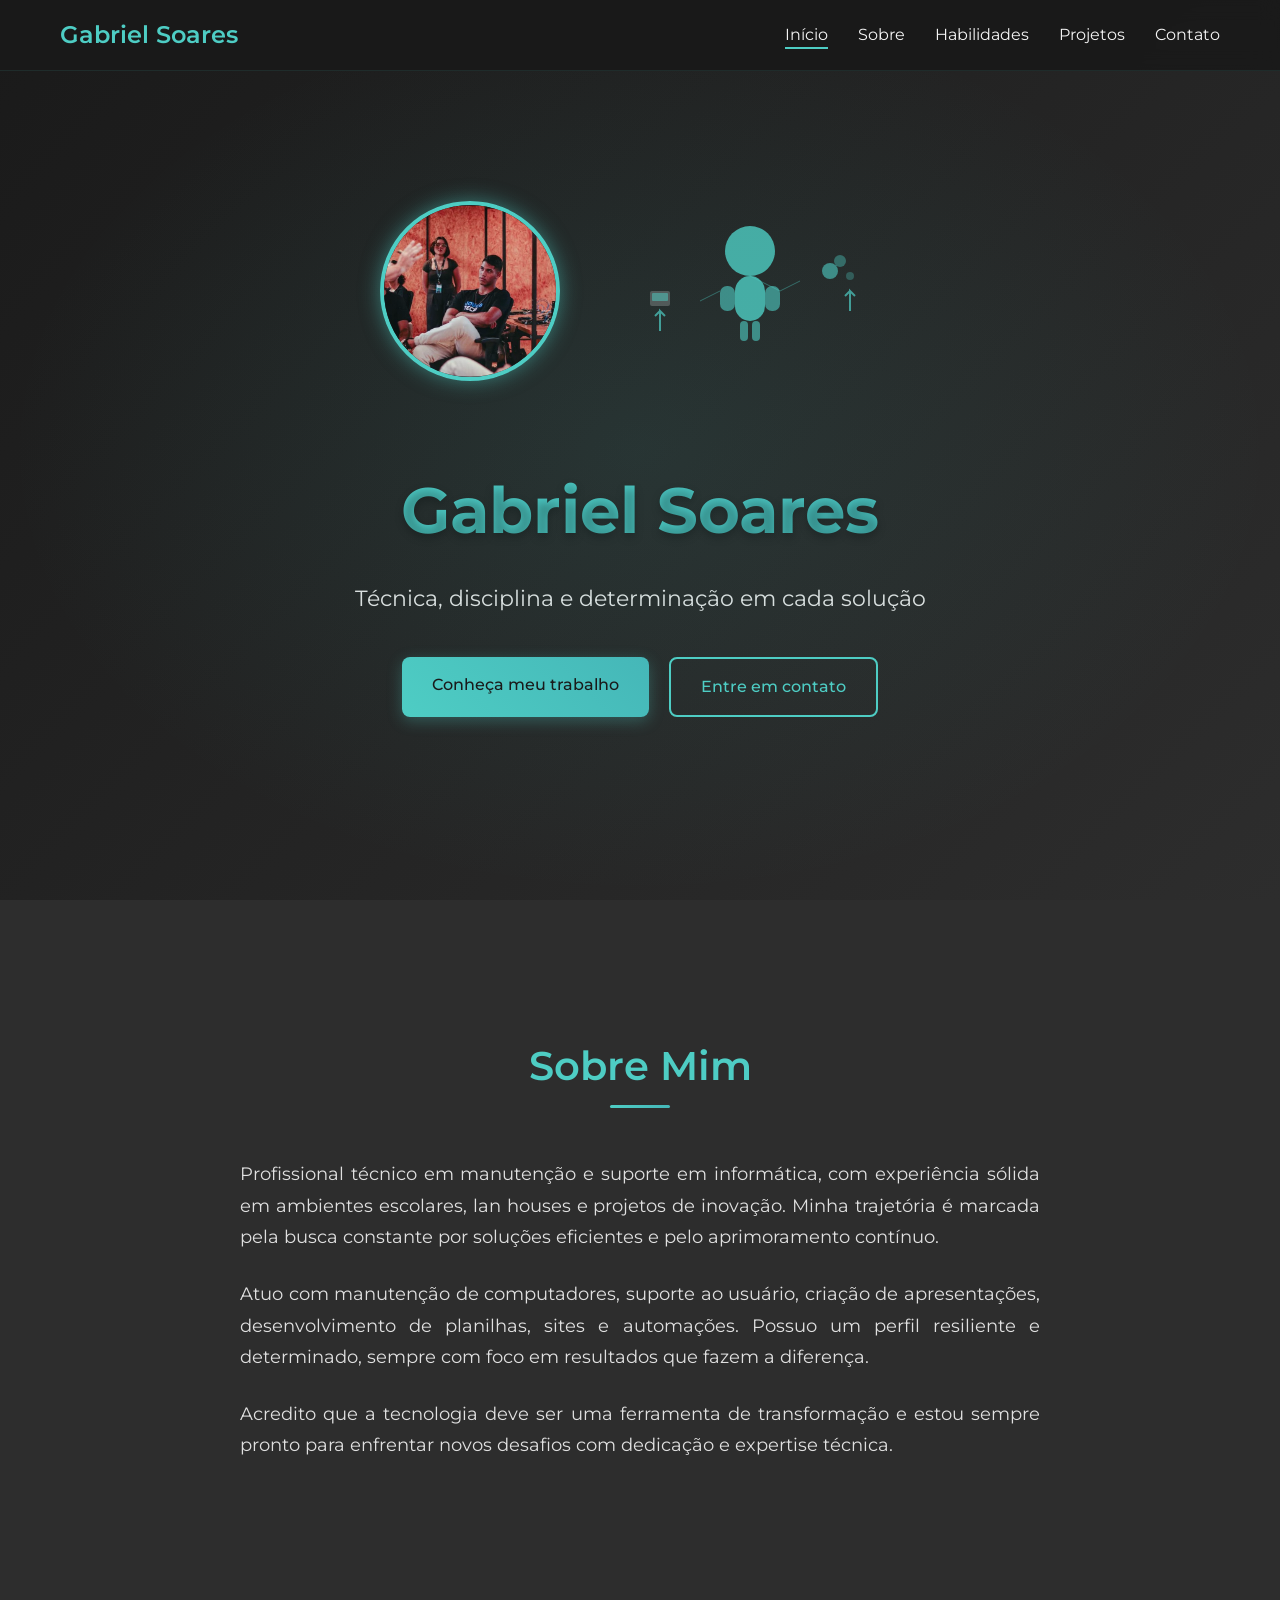
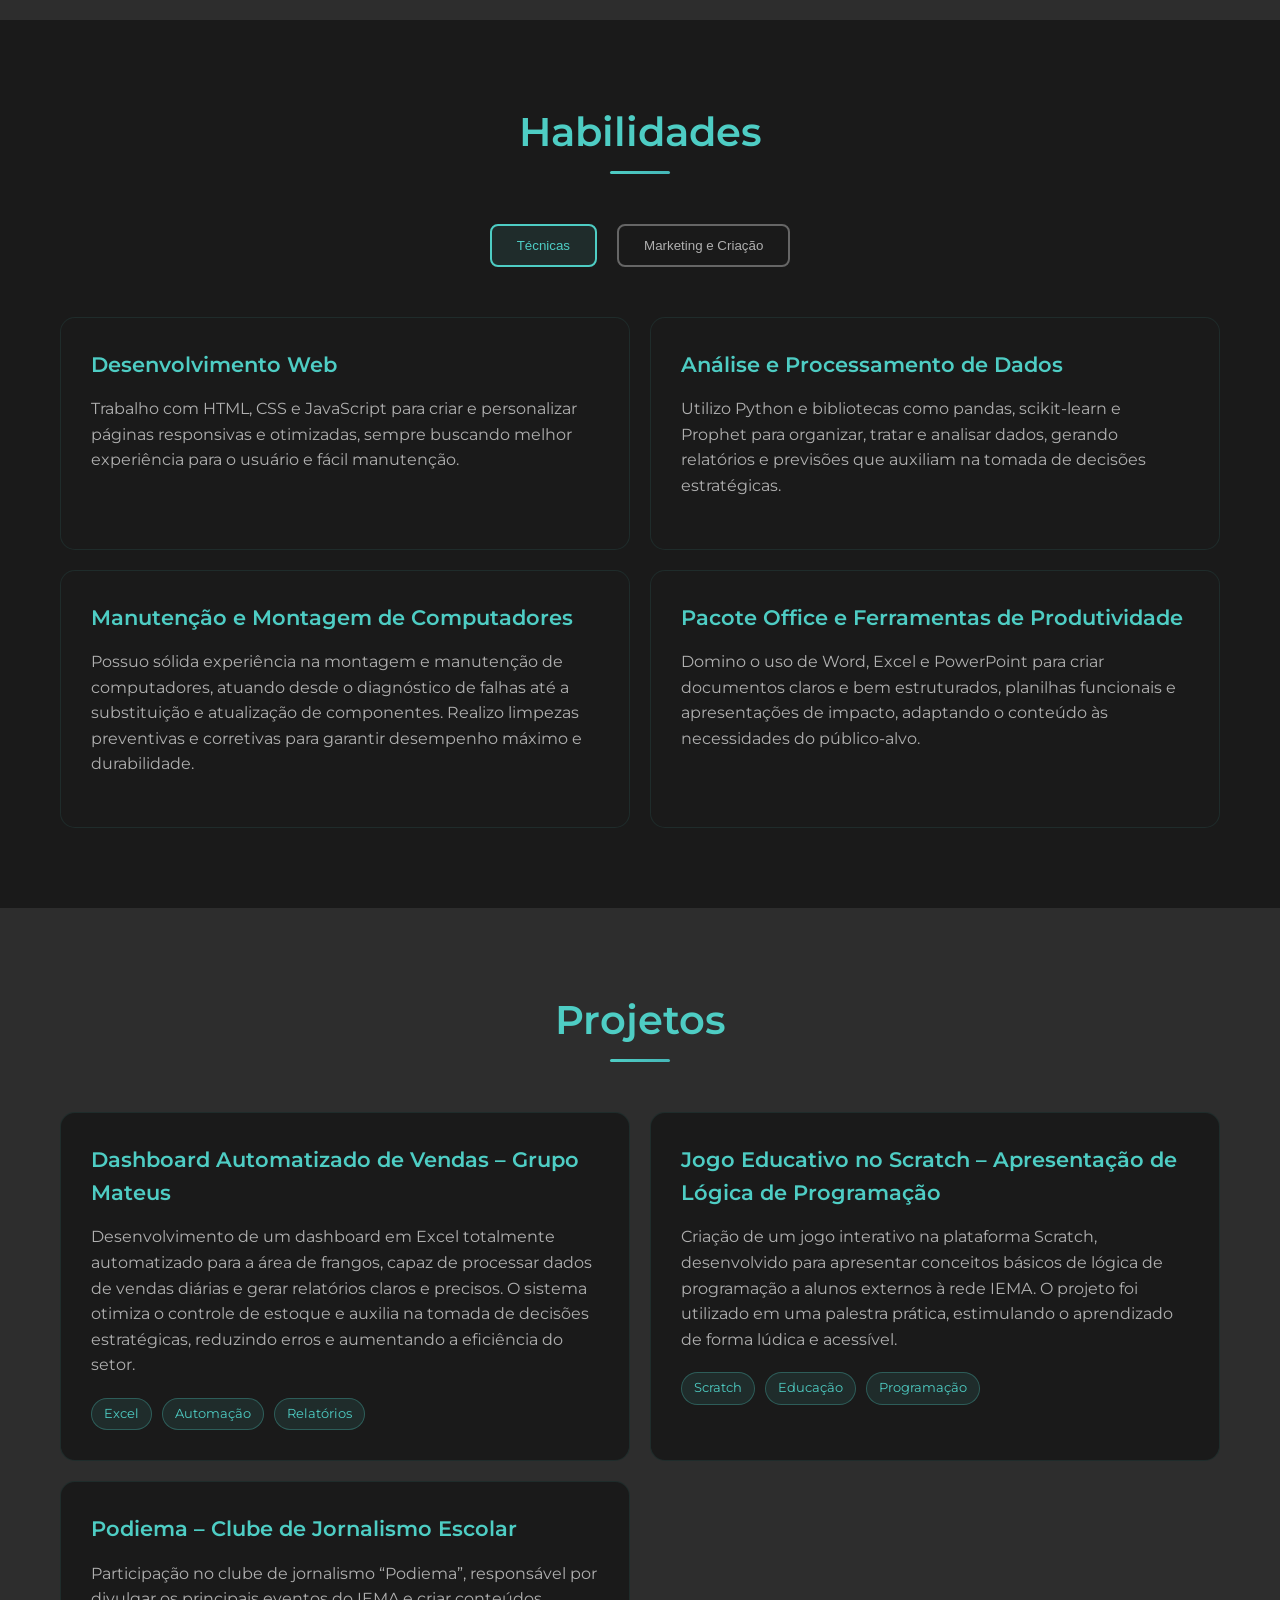
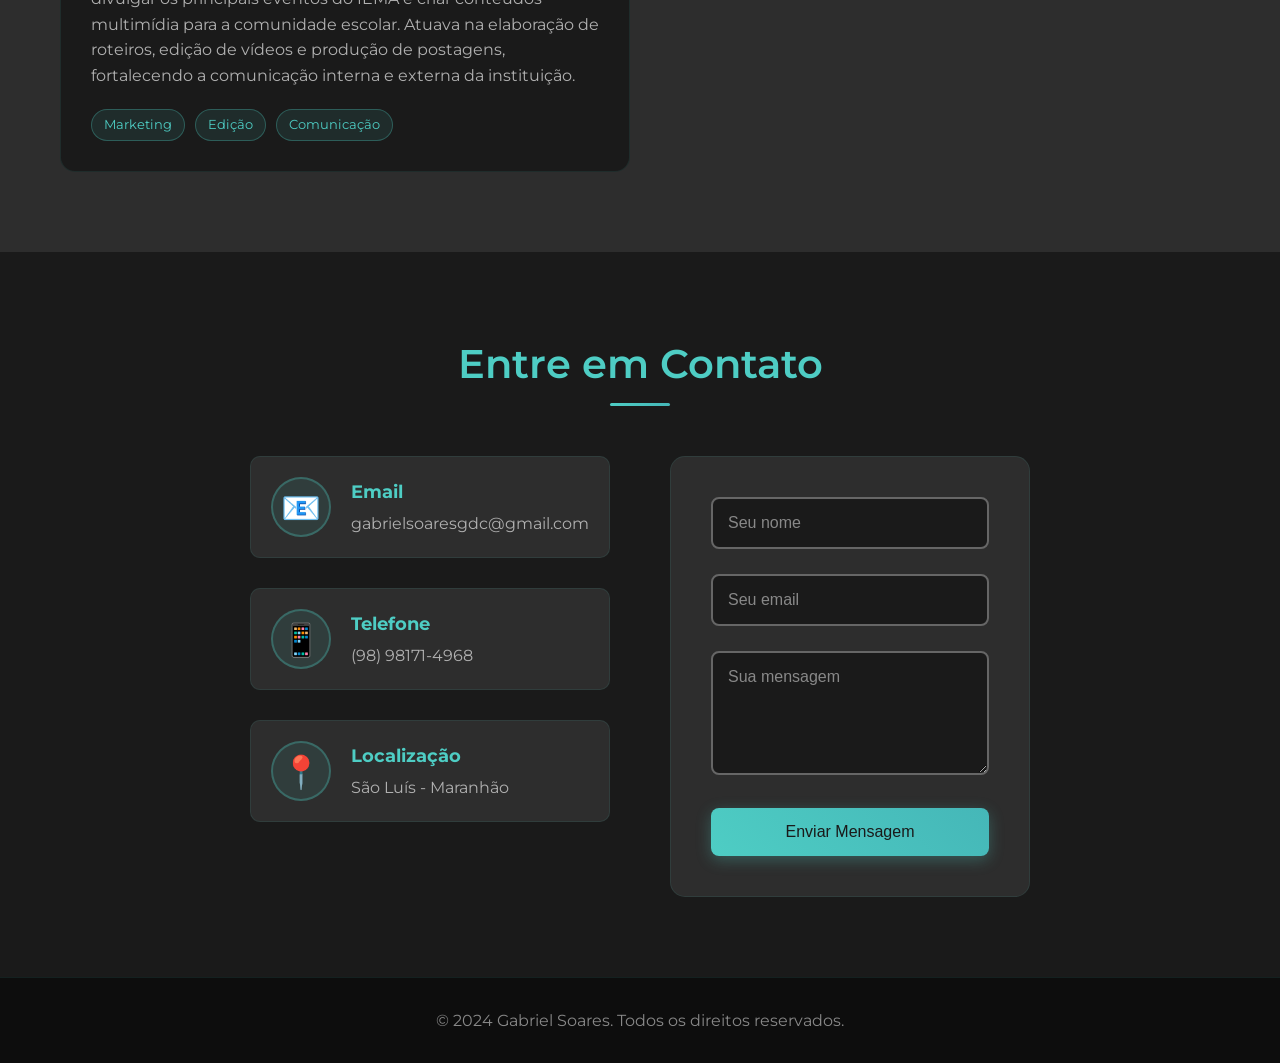
==== Portf-lio-main/index.html @ 529997ef "Resolvendo erro nos botões" ====
<!DOCTYPE html>
<html lang="pt-BR">
<head>
    <meta charset="UTF-8">
    <meta name="viewport" content="width=device-width, initial-scale=1.0">
    <title>Gabriel Soares - Técnico em Informática</title>

    <link rel="preconnect" href="https://fonts.googleapis.com">
    <link rel="preconnect" href="https://fonts.gstatic.com" crossorigin>
    <link href="https://fonts.googleapis.com/css2?family=Montserrat:ital,wght@0,100..900;1,100..900&display=swap" rel="stylesheet">
    <link href="https://fonts.googleapis.com/css2?family=Exo+2:wght@400;500&family=Orbitron:wght@500&display=swap" rel="stylesheet">
    <link rel="stylesheet" href="style.css">
    <script src="New Portfolio/script.js"></script>
</head>
<body>
    <!-- Menu de navegação fixo -->
    <nav class="navbar" id="navbar">
        <div class="nav-container">
            <a href="#home" class="nav-logo">Gabriel Soares</a>
            <ul class="nav-menu" id="nav-menu">
                <li class="nav-item">
                    <a href="#home" class="nav-link">Início</a>
                </li>
                <li class="nav-item">
                    <a href="#about" class="nav-link">Sobre</a>
                </li>
                <li class="nav-item">
                    <a href="#habilidades" class="nav-link">Habilidades</a>
                </li>
                <li class="nav-item">
                    <a href="#projects" class="nav-link">Projetos</a>
                </li>
                <li class="nav-item">
                    <a href="#contact" class="nav-link">Contato</a>
                </li>
            </ul>
            <div class="hamburger" id="hamburger">
                <span class="bar"></span>
                <span class="bar"></span>
                <span class="bar"></span>
            </div>
        </div>
    </nav>

   <!-- Seção Hero/Cabeçalho -->
<section id="home" class="hero">
    <div class="hero-container">
        <div class="hero-content">
            <div class="hero-visuals">
                <div class="hero-photo">
                    <img src="gabrielfoto.png" alt="Foto do Gabriel">
                </div>
                <div class="hero-illustration">
                    <!-- SVG representando crescimento e tecnologia -->
                    <svg width="300" height="200" viewBox="0 0 300 200" fill="none" xmlns="http://www.w3.org/2000/svg">
                        <!-- Pessoa confiante -->
                        <circle cx="150" cy="80" r="25" fill="#4ecdc4" opacity="0.8"/>
                        <rect x="135" y="105" width="30" height="45" rx="15" fill="#4ecdc4" opacity="0.8"/>
                        <rect x="120" y="115" width="15" height="25" rx="7" fill="#4ecdc4" opacity="0.6"/>
                        <rect x="165" y="115" width="15" height="25" rx="7" fill="#4ecdc4" opacity="0.6"/>
                        <rect x="140" y="150" width="8" height="20" rx="4" fill="#4ecdc4" opacity="0.6"/>
                        <rect x="152" y="150" width="8" height="20" rx="4" fill="#4ecdc4" opacity="0.6"/>
                        <!-- Elementos tecnológicos ao redor -->
                        <rect x="50" y="120" width="20" height="15" rx="2" fill="#666" opacity="0.7"/>
                        <rect x="52" y="122" width="16" height="8" rx="1" fill="#4ecdc4" opacity="0.5"/>
                        <circle cx="230" cy="100" r="8" fill="#4ecdc4" opacity="0.6"/>
                        <circle cx="240" cy="90" r="6" fill="#4ecdc4" opacity="0.4"/>
                        <circle cx="250" cy="105" r="4" fill="#4ecdc4" opacity="0.3"/>
                        <!-- Setas de crescimento -->
                        <path d="M60 160 L60 140 L65 145 M60 140 L55 145" stroke="#4ecdc4" stroke-width="2" opacity="0.7"/>
                        <path d="M250 140 L250 120 L255 125 M250 120 L245 125" stroke="#4ecdc4" stroke-width="2" opacity="0.7"/>
                        <!-- Conexões/rede -->
                        <line x1="100" y1="130" x2="120" y2="120" stroke="#4ecdc4" stroke-width="1" opacity="0.4"/>
                        <line x1="180" y1="120" x2="200" y2="110" stroke="#4ecdc4" stroke-width="1" opacity="0.4"/>
                        <line x1="150" y1="105" x2="180" y2="120" stroke="#4ecdc4" stroke-width="1" opacity="0.4"/>
                    </svg>
                </div>
            </div>

            <h1 class="hero-title">Gabriel Soares</h1>
            <p class="hero-subtitle">Técnica, disciplina e determinação em cada solução</p>
            <div class="hero-buttons">
                <a href="#about" class="btn btn-primary">Conheça meu trabalho</a>
                <a href="#contact" class="btn btn-secondary">Entre em contato</a>
            </div>
        </div>
    </div>
</section>


    <!-- Seção Sobre Mim -->
    <section id="about" class="about section">
        <div class="container">
            <h2 class="section-title">Sobre Mim</h2>
            <div class="about-content">
                <div class="about-text">
                    <p>
                        Profissional técnico em manutenção e suporte em informática, com experiência sólida em ambientes escolares, lan houses e projetos de inovação. Minha trajetória é marcada pela busca constante por soluções eficientes e pelo aprimoramento contínuo.
                    </p>
                    <p>
                        Atuo com manutenção de computadores, suporte ao usuário, criação de apresentações, desenvolvimento de planilhas, sites e automações. Possuo um perfil resiliente e determinado, sempre com foco em resultados que fazem a diferença.
                    </p>
                    <p>
                        Acredito que a tecnologia deve ser uma ferramenta de transformação e estou sempre pronto para enfrentar novos desafios com dedicação e expertise técnica.
                    </p>
                </div>
            </div>
        </div>
    </section>

      <!-- Seção Habilidades -->
<section id="habilidades" class="habilidades section">
      <div class="container">
        <h2 class="section-title">Habilidades</h2>

        <!-- Abas -->
        <div class="projects-tabs">
            <button class="tab-button active" data-tab="tecnicas">Técnicas</button>
            <button class="tab-button" data-tab="marketing">Marketing e Criação</button>
        </div>

        <!-- Conteúdo da aba Técnicas -->
        <div class="tab-content active" id="tecnicas">
            <div class="projects-grid">

                 <div class="project-card">
                    <h3>Desenvolvimento Web</h3>
                    <p>Trabalho com HTML, CSS e JavaScript para criar e personalizar páginas responsivas e otimizadas, sempre buscando melhor experiência para o usuário e fácil manutenção.</p>
                </div>

                 <div class="project-card">
                    <h3>Análise e Processamento de Dados</h3>
                    <p>Utilizo Python e bibliotecas como pandas, scikit-learn e Prophet para organizar, tratar e analisar dados, gerando relatórios e previsões que auxiliam na tomada de decisões estratégicas.</p>
                </div>

               <div class="project-card">
                    <h3>Manutenção e Montagem de Computadores</h3>
                    <p>Possuo sólida experiência na montagem e manutenção de computadores, atuando desde o diagnóstico de falhas até a substituição e atualização de componentes. Realizo limpezas preventivas e corretivas para garantir desempenho máximo e durabilidade.</p>
                </div>

                <div class="project-card">
                    <h3>Pacote Office e Ferramentas de Produtividade</h3>
                    <p>Domino o uso de Word, Excel e PowerPoint para criar documentos claros e bem estruturados, planilhas funcionais e apresentações de impacto, adaptando o conteúdo às necessidades do público-alvo.</p>
                </div>

            </div>
        </div>

        <!-- Conteúdo da aba Marketing -->
        <div class="tab-content" id="marketing">
            <div class="projects-grid">

                <div class="project-card">
                    <h3>Comunicação e Apresentação de Conteúdo</h3>
                    <p>Tenho facilidade para transmitir ideias de forma clara e envolvente, criando roteiros e gravando conteúdos que capturam a atenção do público, sempre alinhando linguagem e formato ao perfil da audiência.</p>
                </div>

                <div class="project-card">
                    <h3>Edição e Design para Mídias Digitais</h3>
                    <p>Domino plataformas como Canva, CapCut e Adobe Express, criando artes, vídeos e materiais visuais de alto impacto, mantendo consistência na identidade visual.</p>
                </div>

                <div class="project-card">
                    <h3>Interação Estratégica com Inteligência Artificial</h3>
                    <p>Utilizo IAs para criação de conteúdo, desenvolvendo prompts bem estruturados que geram textos, imagens e roteiros personalizados, otimizando processos criativos.</p>
                </div>

                <div class="project-card">
                    <h3>Adaptação a Tendências e Plataformas</h3>
                    <p>Monitoro tendências digitais e ajusto conteúdos para diferentes formatos e redes sociais, maximizando alcance e relevância nas campanhas.</p>
                </div>

            </div>
        </div>
    </div>
</section>


    <!-- Seção Projetos -->
<section id="projects" class="projects section">
    <div class="container">
        <h2 class="section-title">Projetos</h2>
        <div class="projects-grid">
            
            <div class="project-card">
                <h3>Dashboard Automatizado de Vendas – Grupo Mateus</h3>
                <p>Desenvolvimento de um dashboard em Excel totalmente automatizado para a área de frangos, capaz de processar dados de vendas diárias e gerar relatórios claros e precisos. O sistema otimiza o controle de estoque e auxilia na tomada de decisões estratégicas, reduzindo erros e aumentando a eficiência do setor.</p>
                <div class="project-tags">
                    <span class="tag">Excel</span>
                    <span class="tag">Automação</span>
                    <span class="tag">Relatórios</span>
                </div>
            </div>

            <div class="project-card">
                <h3>Jogo Educativo no Scratch – Apresentação de Lógica de Programação</h3>
                <p>Criação de um jogo interativo na plataforma Scratch, desenvolvido para apresentar conceitos básicos de lógica de programação a alunos externos à rede IEMA. O projeto foi utilizado em uma palestra prática, estimulando o aprendizado de forma lúdica e acessível.</p>
                <div class="project-tags">
                    <span class="tag">Scratch</span>
                    <span class="tag">Educação</span>
                    <span class="tag">Programação</span>
                </div>
            </div>

            <div class="project-card">
                <h3>Podiema – Clube de Jornalismo Escolar</h3>
                <p>Participação no clube de jornalismo “Podiema”, responsável por divulgar os principais eventos do IEMA e criar conteúdos multimídia para a comunidade escolar. Atuava na elaboração de roteiros, edição de vídeos e produção de postagens, fortalecendo a comunicação interna e externa da instituição.</p>
                <div class="project-tags">
                    <span class="tag">Marketing</span>
                    <span class="tag">Edição</span>
                    <span class="tag">Comunicação</span>
                </div>
            </div>

        </div>
    </div>
</section>


    <!-- Seção Contato -->
    <section id="contact" class="contact section">
        <div class="container">
            <h2 class="section-title">Entre em Contato</h2>
            <div class="contact-content">
                <div class="contact-info">
                    <div class="contact-item">
                        <div class="contact-icon">📧</div>
                        <div class="contact-details">
                            <h3>Email</h3>
                            <p>gabrielsoaresgdc@gmail.com</p>
                        </div>
                    </div>

                    <a href="https://api.whatsapp.com/send?phone=5598981714968" target="_blank">
                    <div class="contact-item">
                        <div class="contact-icon">📱</div>
                        <div class="contact-details">
                            <h3>Telefone</h3>
                            <p>(98) 98171-4968</p>
                            </a>
                        </div>
                    </div>
                    </a>

                    <div class="contact-item">
                        <div class="contact-icon">📍</div>
                        <div class="contact-details">
                            <h3>Localização</h3>
                            <p>São Luís - Maranhão</p>
                        </div>
                    </div>
                </div>
                
                <div class="contact-form">
                    <form id="contactForm">
                        <div class="form-group">
                            <input type="text" id="name" name="name" placeholder="Seu nome" required>
                        </div>
                        <div class="form-group">
                            <input type="email" id="email" name="email" placeholder="Seu email" required>
                        </div>
                        <div class="form-group">
                            <textarea id="message" name="message" placeholder="Sua mensagem" rows="5" required></textarea>
                        </div>
                        <button type="submit" class="btn btn-primary btn-full">Enviar Mensagem</button>
                    </form>
                </div>
            </div>
        </div>
    </section>

    <!-- Footer -->
    <footer class="footer">
        <div class="container">
            <p>&copy; 2024 Gabriel Soares. Todos os direitos reservados.</p>
        </div>
    </footer>

    <script src="script.js"></script>
</body>
</html>
---- Portf-lio-main/style.css ----
/* Reset e configurações base */
* {
    margin: 0;
    padding: 0;
    box-sizing: border-box;
}

html {
    scroll-behavior: smooth;
}

body {
    font-family: 'Montserrat', sans-serif;
    line-height: 1.6;
    color: #f5f5f5;
    background-color: #1a1a1a;
    overflow-x: hidden;
}

a {
    text-decoration: none;
}

/* Container */
.container {
    max-width: 1200px;
    margin: 0 auto;
    padding: 0 20px;
}

/* Seções */
.section {
    padding: 80px 0;
    min-height: 80vh;
    display: flex;
    align-items: center;
}

/* Títulos das seções */
.section-title {
    font-size: 2.5rem;
    font-weight: 600;
    text-align: center;
    margin-bottom: 60px;
    color: #4ecdc4;
    position: relative;
}

.section-title::after {
    content: '';
    position: absolute;
    bottom: -10px;
    left: 50%;
    transform: translateX(-50%);
    width: 60px;
    height: 3px;
    background: linear-gradient(90deg, #4ecdc4, #45b7b8);
    border-radius: 2px;
}

/* Navbar */
.navbar {
    position: fixed;
    top: 0;
    width: 100%;
    background-color: rgba(26, 26, 26, 0.95);
    backdrop-filter: blur(10px);
    z-index: 1000;
    transition: all 0.3s ease;
    border-bottom: 1px solid rgba(78, 205, 196, 0.1);
}

.navbar.scrolled {
    background-color: rgba(26, 26, 26, 0.98);
    box-shadow: 0 2px 20px rgba(0, 0, 0, 0.3);
}

.nav-container {
    max-width: 1200px;
    margin: 0 auto;
    padding: 0 20px;
    display: flex;
    justify-content: space-between;
    align-items: center;
    height: 70px;
}

.nav-logo {
    font-size: 1.5rem;
    font-weight: 600;
    color: #4ecdc4;
    text-decoration: none;
    transition: all 0.3s ease;
}

.nav-logo:hover {
    transform: scale(1.05);
}

.nav-menu {
    display: flex;
    list-style: none;
    gap: 30px;
}

.nav-link {
    color: #f5f5f5;
    text-decoration: none;
    font-weight: 400;
    transition: all 0.3s ease;
    position: relative;
}

.nav-link::after {
    content: '';
    position: absolute;
    bottom: -5px;
    left: 0;
    width: 0;
    height: 2px;
    background: #4ecdc4;
    transition: all 0.3s ease;
}

.nav-link:hover::after,
.nav-link.active::after {
    width: 100%;
}

.nav-link:hover {
    color: #4ecdc4;
}

/* Menu hambúrguer */
.hamburger {
    display: none;
    flex-direction: column;
    cursor: pointer;
}

.hamburger .bar {
    width: 25px;
    height: 3px;
    background-color: #f5f5f5;
    margin: 3px 0;
    transition: 0.3s;
}

/* Hero Section */
.hero {
    min-height: 100vh;
    display: flex;
    align-items: center;
    background: linear-gradient(135deg, #1a1a1a 0%, #2d2d2d 100%);
    position: relative;
    overflow: hidden;
}

.hero::before {
    content: '';
    position: absolute;
    top: 0;
    left: 0;
    right: 0;
    bottom: 0;
    background: radial-gradient(ellipse at center, rgba(78, 205, 196, 0.1) 0%, transparent 70%);
    pointer-events: none;
}

.hero-container {
    max-width: 1200px;
    margin: 0 auto;
    padding: 0 20px;
    width: 100%;
}

.hero-content {
    text-align: center;
    animation: fadeInUp 1s ease-out;
    padding-top: 100px; /* novo */
}


.hero-illustration {
    margin-bottom: 40px;
    animation: float 3s ease-in-out infinite;
}

.hero-image {
    margin-bottom: 30px;
    text-align: center;
}

.hero-image img {
    width: 160px;
    height: 160px;
    border-radius: 50%;
    object-fit: cover;
    border: 4px solid #4ecdc4;
    box-shadow: 0 4px 20px rgba(0, 0, 0, 0.3);
    transition: transform 0.3s ease;
}

.hero-image img:hover {
    transform: scale(1.05);
}


.hero-title {
    font-size: 4rem;
    font-weight: 700;
    margin-bottom: 20px;
    background: linear-gradient(45deg, #4ecdc4, #45b7b8);
    background-clip: text;
    -webkit-background-clip: text;
    -webkit-text-fill-color: transparent;
    text-shadow: 0 4px 8px rgba(0, 0, 0, 0.3);
}

.hero-subtitle {
    font-size: 1.4rem;
    color: #e0e0e0;
    margin-bottom: 40px;
    max-width: 600px;
    margin-left: auto;
    margin-right: auto;
}

.hero-buttons {
    margin-bottom: 7rem;
    display: flex;
    gap: 20px;
    justify-content: center;
    flex-wrap: wrap;
}

/* Botões */
.btn {
    display: inline-block;
    padding: 15px 30px;
    border-radius: 8px;
    text-decoration: none;
    font-weight: 500;
    transition: all 0.3s ease;
    border: none;
    cursor: pointer;
    font-size: 1rem;
    position: relative;
    overflow: hidden;
}

.btn-primary {
    background: linear-gradient(45deg, #4ecdc4, #45b7b8);
    color: #1a1a1a;
    box-shadow: 0 4px 15px rgba(78, 205, 196, 0.3);
}

.btn-primary:hover {
    transform: translateY(-2px);
    box-shadow: 0 6px 20px rgba(78, 205, 196, 0.4);
    background: linear-gradient(45deg, #45b7b8, #4ecdc4);
}

.btn-secondary {
    background: transparent;
    color: #4ecdc4;
    border: 2px solid #4ecdc4;
}

.btn-secondary:hover {
    background: #4ecdc4;
    color: #1a1a1a;
    transform: translateY(-2px);
}

.btn-full {
    width: 100%;
}

/* Seção Sobre */
.about {
    background: #2d2d2d;
}

.about-content {
    max-width: 800px;
    margin: 0 auto;
}

.about-text p {
    font-size: 1.1rem;
    color: #e0e0e0;
    margin-bottom: 25px;
    text-align: justify;
    line-height: 1.8;
}

/* Seção Habilidades */
.projects-grid {
  display: grid;
  grid-template-columns: repeat(2, 1fr);
  gap: 20px;
}

.skills-grid {
    display: grid;
    grid-template-columns: repeat(auto-fit, minmax(280px, 1fr));
    gap: 30px;
    margin-top: 40px;
}

.skill-card {
    background: #2d2d2d;
    padding: 40px 30px;
    border-radius: 15px;
    text-align: center;
    transition: all 0.3s ease;
    border: 1px solid rgba(78, 205, 196, 0.1);
    position: relative;
    overflow: hidden;
}

.skill-card::before {
    content: '';
    position: absolute;
    top: 0;
    left: -100%;
    width: 100%;
    height: 100%;
    background: linear-gradient(90deg, transparent, rgba(78, 205, 196, 0.1), transparent);
    transition: all 0.5s ease;
}

.skill-card:hover::before {
    left: 100%;
}

.skill-card:hover {
    transform: translateY(-10px);
    border-color: rgba(78, 205, 196, 0.3);
    box-shadow: 0 10px 30px rgba(0, 0, 0, 0.3);
}

.skill-icon {
    font-size: 3rem;
    margin-bottom: 20px;
    filter: grayscale(0.7);
    transition: all 0.3s ease;
}

.skill-card:hover .skill-icon {
    filter: grayscale(0);
    transform: scale(1.1);
}

.skill-card h3 {
    font-size: 1.3rem;
    color: #4ecdc4;
    margin-bottom: 15px;
    font-weight: 600;
}

.skill-card p {
    color: #b0b0b0;
    line-height: 1.6;
}

/* Seção Projetos */
.projects {
    background: #2d2d2d;
}

.projects-tabs {
    display: flex;
    justify-content: center;
    gap: 20px;
    margin-bottom: 50px;
    flex-wrap: wrap;
}

.tab-button {
    background: transparent;
    color: #b0b0b0;
    border: 2px solid #666;
    padding: 12px 25px;
    border-radius: 8px;
    cursor: pointer;
    transition: all 0.3s ease;
    font-weight: 500;
}

.tab-button.active,
.tab-button:hover {
    color: #4ecdc4;
    border-color: #4ecdc4;
    background: rgba(78, 205, 196, 0.1);
}

.tab-content {
    display: none;
    animation: fadeIn 0.5s ease-in-out;
}

.tab-content.active {
    display: block;
}

.project-card {
    background: #1a1a1a;
    padding: 30px;
    border-radius: 15px;
    transition: all 0.3s ease;
    border: 1px solid rgba(78, 205, 196, 0.1);
    position: relative;
    overflow: hidden;
}

.project-card::before {
    content: '';
    position: absolute;
    top: 0;
    left: 0;
    right: 0;
    height: 4px;
    background: linear-gradient(90deg, #4ecdc4, #45b7b8);
    transform: scaleX(0);
    transition: all 0.3s ease;
}

.project-card:hover::before {
    transform: scaleX(1);
}

.project-card:hover {
    transform: translateY(-5px);
    border-color: rgba(78, 205, 196, 0.3);
    box-shadow: 0 10px 30px rgba(0, 0, 0, 0.3);
}

.project-card h3 {
    color: #4ecdc4;
    font-size: 1.3rem;
    margin-bottom: 15px;
    font-weight: 600;
}

.project-card p {
    color: #b0b0b0;
    line-height: 1.6;
    margin-bottom: 20px;
}

.project-tags {
    display: flex;
    flex-wrap: wrap;
    gap: 10px;
}

.tag {
    background: rgba(78, 205, 196, 0.1);
    color: #4ecdc4;
    padding: 5px 12px;
    border-radius: 20px;
    font-size: 0.8rem;
    border: 1px solid rgba(78, 205, 196, 0.3);
}

/* Seção Contato */
.contact-content {
    display: grid;
    grid-template-columns: 1fr 1fr;
    gap: 60px;
    max-width: 1000px;
    margin: 0 auto;
}

.contact-item {
    display: flex;
    align-items: center;
    gap: 20px;
    margin-bottom: 30px;
    padding: 20px;
    background: #2d2d2d;
    border-radius: 10px;
    transition: all 0.3s ease;
    border: 1px solid rgba(78, 205, 196, 0.1);
}

.contact-item:hover {
    transform: translateX(10px);
    border-color: rgba(78, 205, 196, 0.3);
}

.contact-icon {
    font-size: 2rem;
    width: 60px;
    height: 60px;
    display: flex;
    align-items: center;
    justify-content: center;
    background: rgba(78, 205, 196, 0.1);
    border-radius: 50%;
    border: 2px solid rgba(78, 205, 196, 0.3);
}

.contact-details h3 {
    color: #4ecdc4;
    font-size: 1.1rem;
    margin-bottom: 5px;
}

.contact-details p {
    color: #b0b0b0;
}

/* Formulário */
.contact-form {
    background: #2d2d2d;
    padding: 40px;
    border-radius: 15px;
    border: 1px solid rgba(78, 205, 196, 0.1);
}

.form-group {
    margin-bottom: 25px;
}

.form-group input,
.form-group textarea {
    width: 100%;
    padding: 15px;
    background: #1a1a1a;
    border: 2px solid #666;
    border-radius: 8px;
    color: #f5f5f5;
    font-size: 1rem;
    transition: all 0.3s ease;
    font-family: 'Inter', sans-serif;
}

.form-group input:focus,
.form-group textarea:focus {
    outline: none;
    border-color: #4ecdc4;
    box-shadow: 0 0 0 3px rgba(78, 205, 196, 0.1);
}

.form-group input::placeholder,
.form-group textarea::placeholder {
    color: #888;
}

/* Footer */
.footer {
    background: #0d0d0d;
    padding: 30px 0;
    text-align: center;
    border-top: 1px solid rgba(78, 205, 196, 0.1);
}

.footer p {
    color: #888;
}

/* Animações */
@keyframes fadeInUp {
    from {
        opacity: 0;
        transform: translateY(30px);
    }
    to {
        opacity: 1;
        transform: translateY(0);
    }
}

@keyframes fadeIn {
    from {
        opacity: 0;
    }
    to {
        opacity: 1;
    }
}

@keyframes float {
    0%, 100% {
        transform: translateY(0px);
    }
    50% {
        transform: translateY(-10px);
    }
}

/* Classes de animação para scroll */
.fade-in {
    opacity: 0;
    transform: translateY(30px);
    transition: all 0.6s ease-out;
}

.fade-in.visible {
    opacity: 1;
    transform: translateY(0);
}

/* Responsividade */
@media screen and (max-width: 1024px) {
    .section-title {
        font-size: 2.2rem;
    }
    
    .hero-title {
        font-size: 3.5rem;
    }
    
    .contact-content {
        grid-template-columns: 1fr;
        gap: 40px;
    }
}

@media screen and (max-width: 768px) {
    /* Menu mobile */
    .hamburger {
        display: flex;
    }
    
    .nav-menu {
        position: fixed;
        left: -100%;
        top: 70px;
        flex-direction: column;
        background-color: rgba(26, 26, 26, 0.98);
        width: 100%;
        text-align: center;
        transition: 0.3s;
        padding: 30px 0;
        backdrop-filter: blur(10px);
        border-top: 1px solid rgba(78, 205, 196, 0.1);
    }
    
    .nav-menu.active {
        left: 0;
    }
    
    .nav-menu li {
        margin: 15px 0;
    }
    
    .hamburger.active .bar:nth-child(2) {
        opacity: 0;
    }
    
    .hamburger.active .bar:nth-child(1) {
        transform: translateY(8px) rotate(45deg);
    }
    
    .hamburger.active .bar:nth-child(3) {
        transform: translateY(-8px) rotate(-45deg);
    }
    
    /* Ajustes gerais mobile */
    .section {
        padding: 60px 0;
    }
    
    .container {
        padding: 0 15px;
    }
    
    .hero-title {
        font-size: 2.5rem;
    }
    
    .hero-subtitle {
        font-size: 1.1rem;
    }
    
    .hero-buttons {
        flex-direction: column;
        align-items: center;
    }
    
    .btn {
        width: 100%;
        max-width: 280px;
    }
    
    .section-title {
        font-size: 1.8rem;
        margin-bottom: 40px;
    }
    
    .skills-grid {
        grid-template-columns: 1fr;
        gap: 20px;
    }
    
    .projects-grid {
        grid-template-columns: 1fr;
        gap: 20px;
    }
    
    .projects-tabs {
        flex-direction: column;
        align-items: center;
    }
    
    .tab-button {
        width: 100%;
        max-width: 250px;
    }
    
    .contact-form {
        padding: 30px 20px;
    }
}

/* Hero visual personalizado */
.hero-visuals {
    display: flex;
    justify-content: center;
    align-items: center;
    gap: 40px;
    margin-bottom: 40px;
    flex-wrap: wrap;
}

.hero-photo img {
    width: 180px;
    height: 180px;
    object-fit: cover;
    border-radius: 50%;
    border: 4px solid #4ecdc4;
    box-shadow: 0 0 20px rgba(78, 205, 196, 0.5);
}

.hero-illustration img {
    width: 100px;
    height: auto;
}

.montserrat {
  font-family: "Montserrat", sans-serif;
  font-optical-sizing: auto;
  font-weight: 100;
  font-style: normal;
}
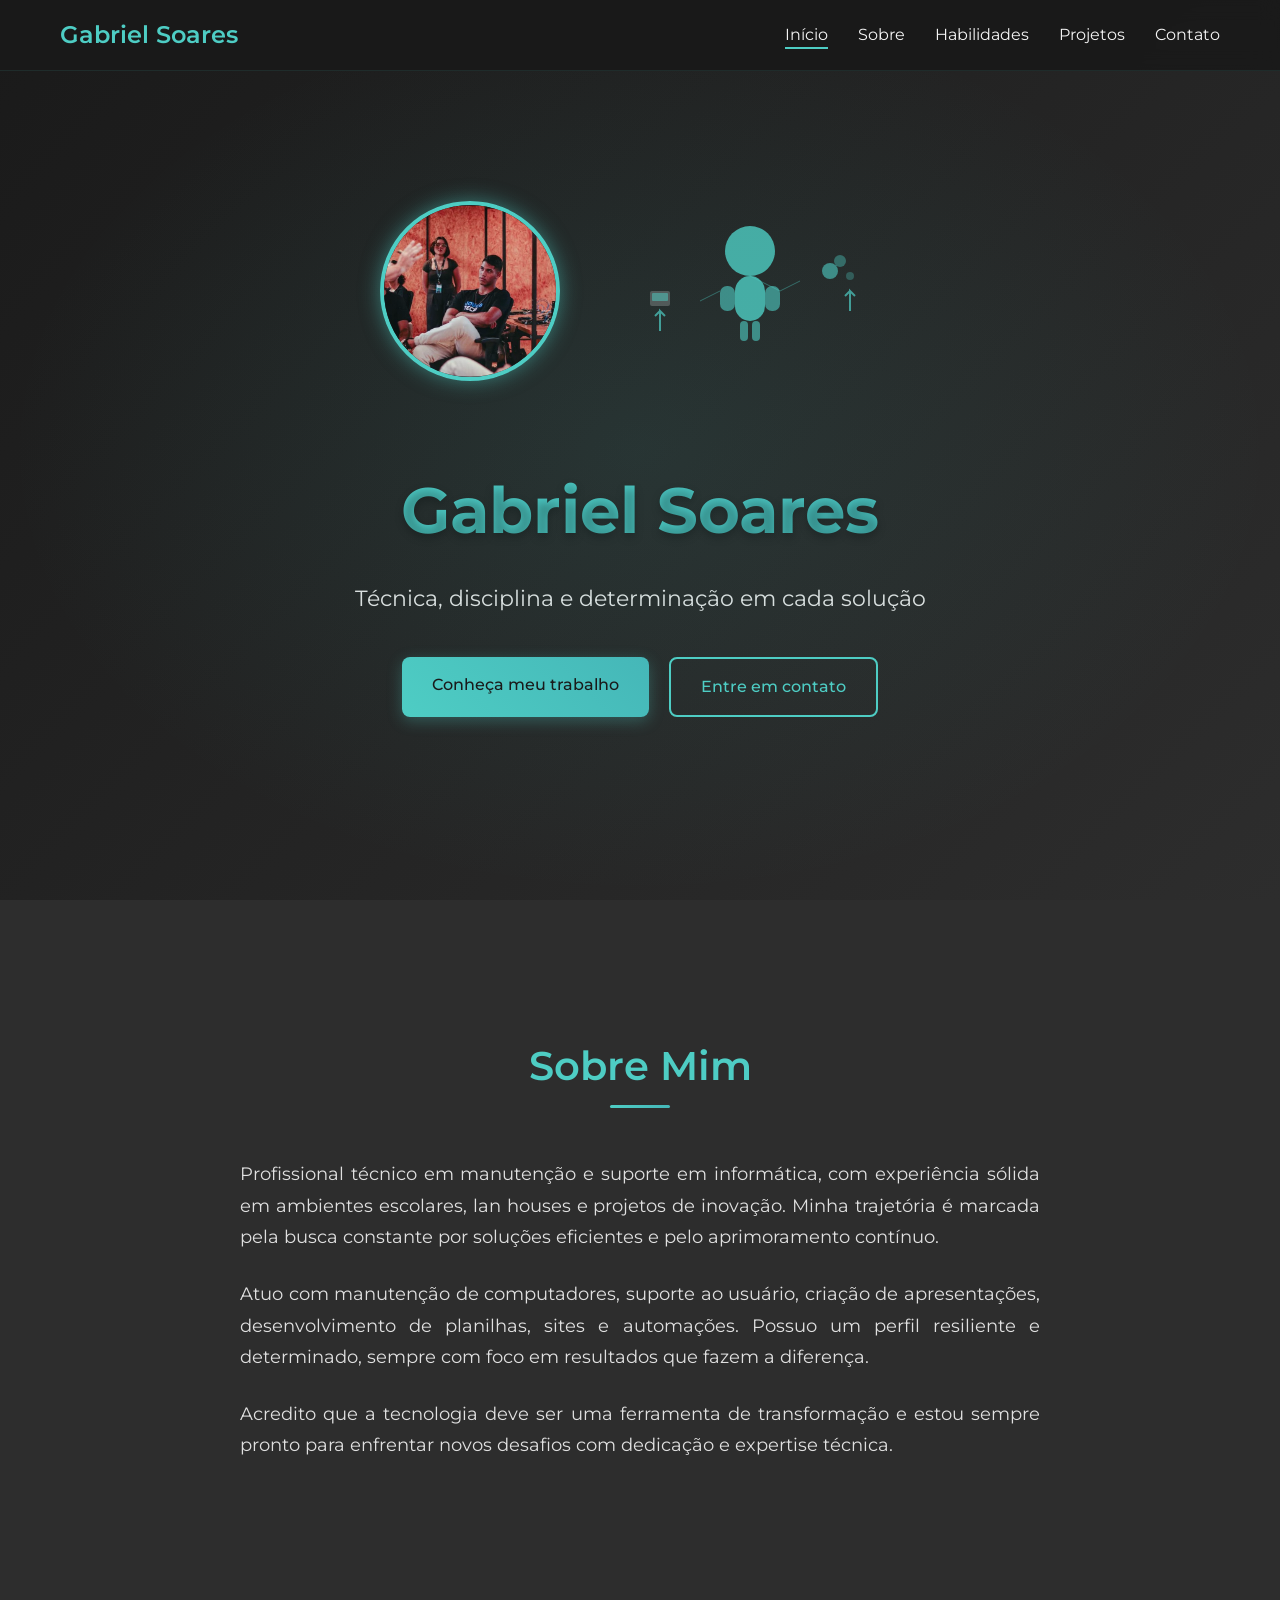
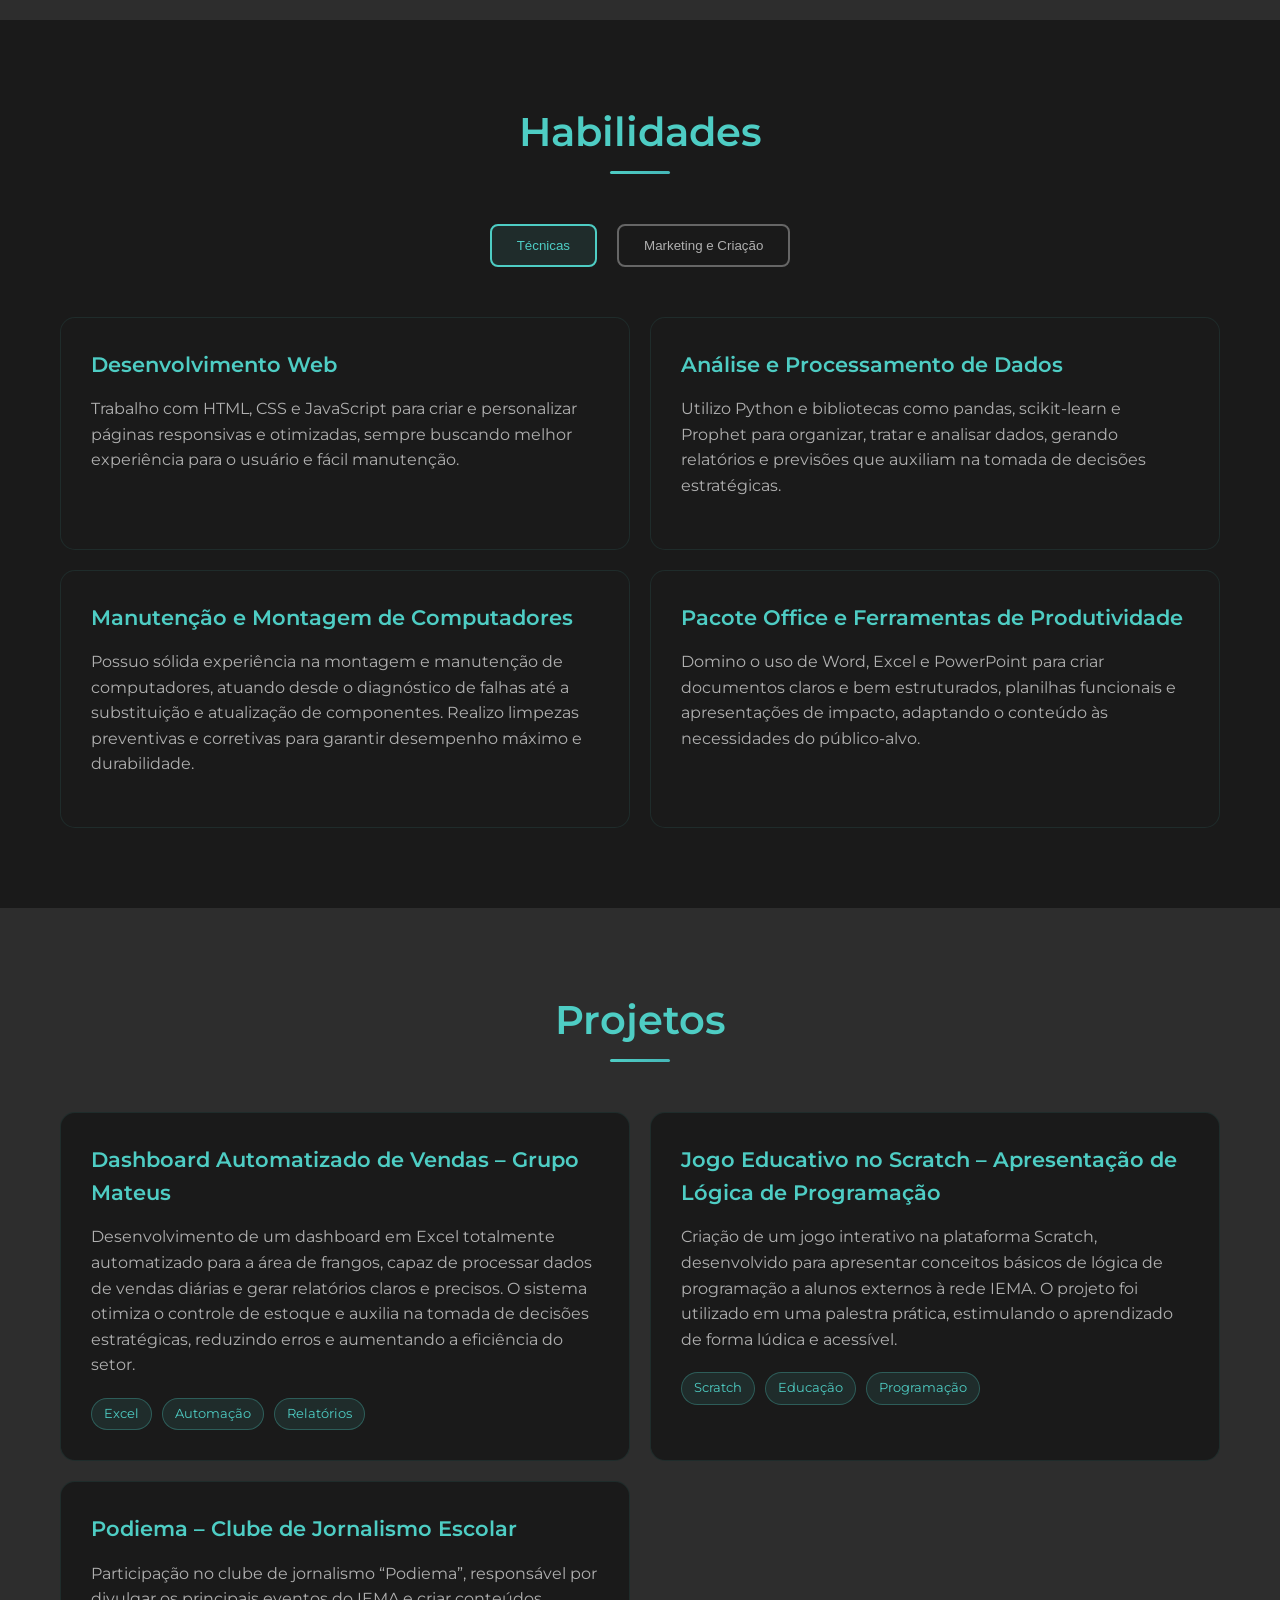
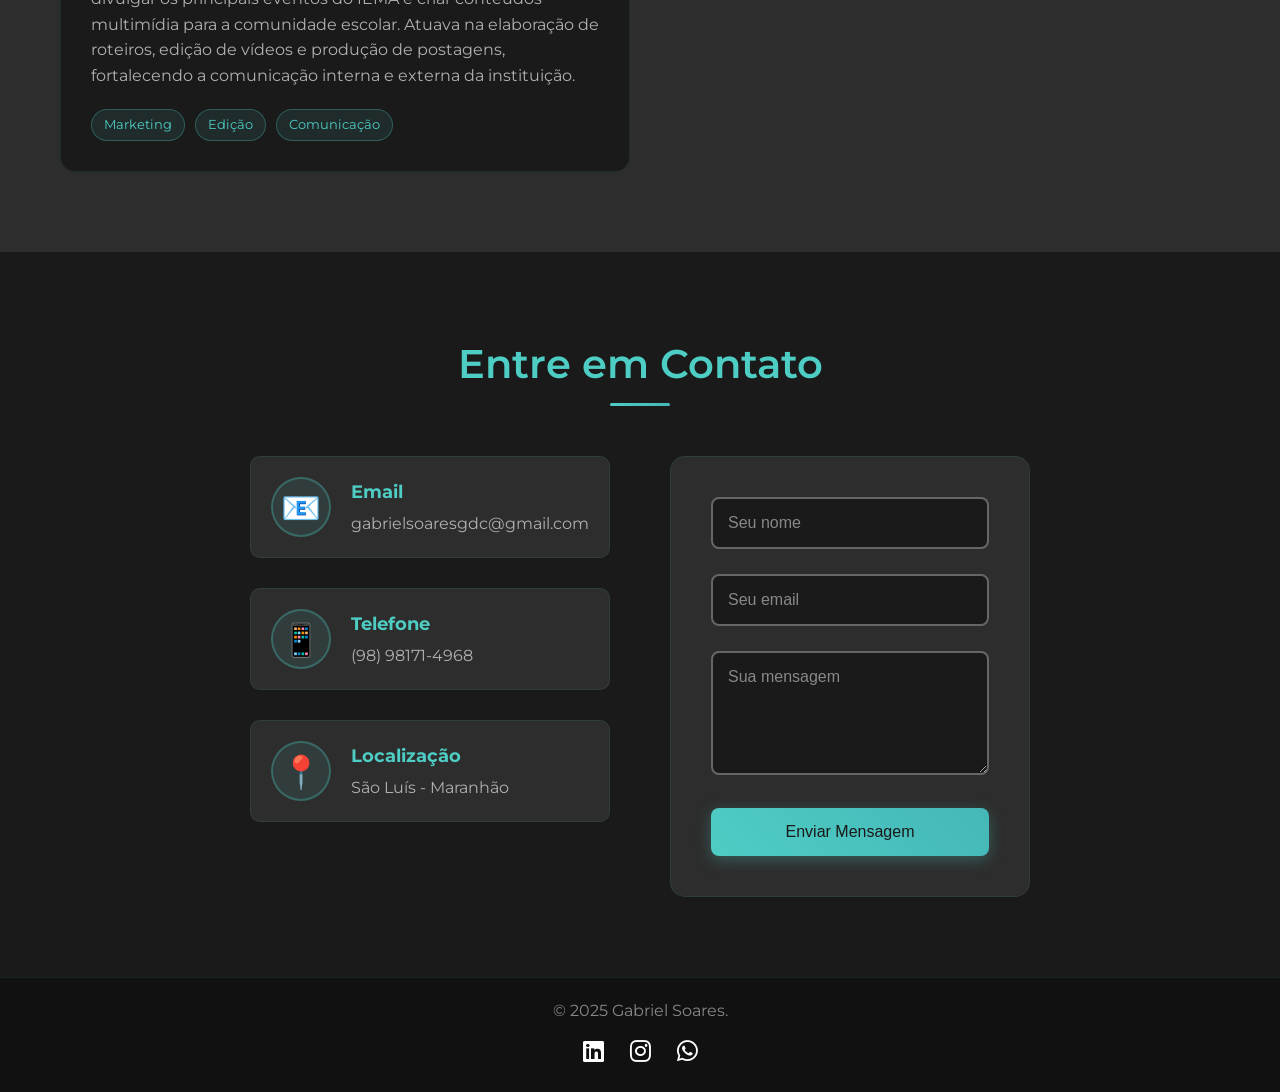
==== commit 8f183f20: "Adição de icones no Foolter" ====
--- a/Portf-lio-main/index.html
+++ b/Portf-lio-main/index.html
@@ -5,6 +5,8 @@
     <meta name="viewport" content="width=device-width, initial-scale=1.0">
     <title>Gabriel Soares - Técnico em Informática</title>
 
+    <link rel="stylesheet" href="https://cdnjs.cloudflare.com/ajax/libs/font-awesome/6.5.1/css/all.min.css">
+    <link rel="shortcut icon" type="image/x-icon" href="./assets/logogs.png">
     <link rel="preconnect" href="https://fonts.googleapis.com">
     <link rel="preconnect" href="https://fonts.gstatic.com" crossorigin>
     <link href="https://fonts.googleapis.com/css2?family=Montserrat:ital,wght@0,100..900;1,100..900&display=swap" rel="stylesheet">
@@ -231,15 +233,14 @@
                         </div>
                     </div>
 
-                    <a href="https://api.whatsapp.com/send?phone=5598981714968" target="_blank">
-                    <div class="contact-item">
-                        <div class="contact-icon">📱</div>
-                        <div class="contact-details">
-                            <h3>Telefone</h3>
-                            <p>(98) 98171-4968</p>
-                            </a>
-                        </div>
-                    </div>
+                    <a href="https://api.whatsapp.com/send?phone=5598981714968" target="_blank" style="text-decoration: none; color: inherit;">
+                        <div class="contact-item">
+                            <div class="contact-icon">📱</div>
+                            <div class="contact-details">
+                                <h3>Telefone</h3>
+                                <p>(98) 98171-4968</p>
+                            </div>
+                        </div>
                     </a>
 
                     <div class="contact-item">
@@ -252,7 +253,7 @@
                 </div>
                 
                 <div class="contact-form">
-                    <form id="contactForm">
+                    <form id="contactForm" method="POST" action="https://formsubmit.co/gabrielsoaresgdc@gmail.com.com">
                         <div class="form-group">
                             <input type="text" id="name" name="name" placeholder="Seu nome" required>
                         </div>
@@ -270,12 +271,23 @@
     </section>
 
     <!-- Footer -->
-    <footer class="footer">
-        <div class="container">
-            <p>&copy; 2024 Gabriel Soares. Todos os direitos reservados.</p>
-        </div>
-    </footer>
-
-    <script src="script.js"></script>
+<footer class="footer">
+    <div class="container">
+        <p>&copy; 2025 Gabriel Soares.</p>
+        <div class="social-icons">
+            </a>
+            <a href="https://linkedin.com/in/gabriel-soares-975075263" target="_blank" aria-label="LinkedIn">
+                <i class="fab fa-linkedin"></i>
+            </a>
+            <a href="https://instagram.com/_biel_soares__" target="_blank" aria-label="Instagram">
+                <i class="fab fa-instagram"></i>
+                </a>
+            <a href="https://wa.me/5598981714968" target="_blank" aria-label="WhatsApp">
+                <i class="fab fa-whatsapp"></i>
+            </a>
+        </div>
+    </div>
+</footer>
+
 </body>
 </html>
--- a/Portf-lio-main/style.css
+++ b/Portf-lio-main/style.css
@@ -748,3 +748,25 @@
   font-style: normal;
 }
 
+/* Footer */
+.footer {
+    text-align: center;
+    padding: 20px;
+    background-color: #111;
+    color: #fff;
+}
+
+.footer .social-icons {
+    margin-top: 10px;
+}
+
+.footer .social-icons a {
+    color: #fff;
+    margin: 0 10px;
+    font-size: 1.5rem;
+    transition: color 0.3s ease;
+}
+
+.footer .social-icons a:hover {
+    color: #ff5e57; /* cor no hover */
+}
